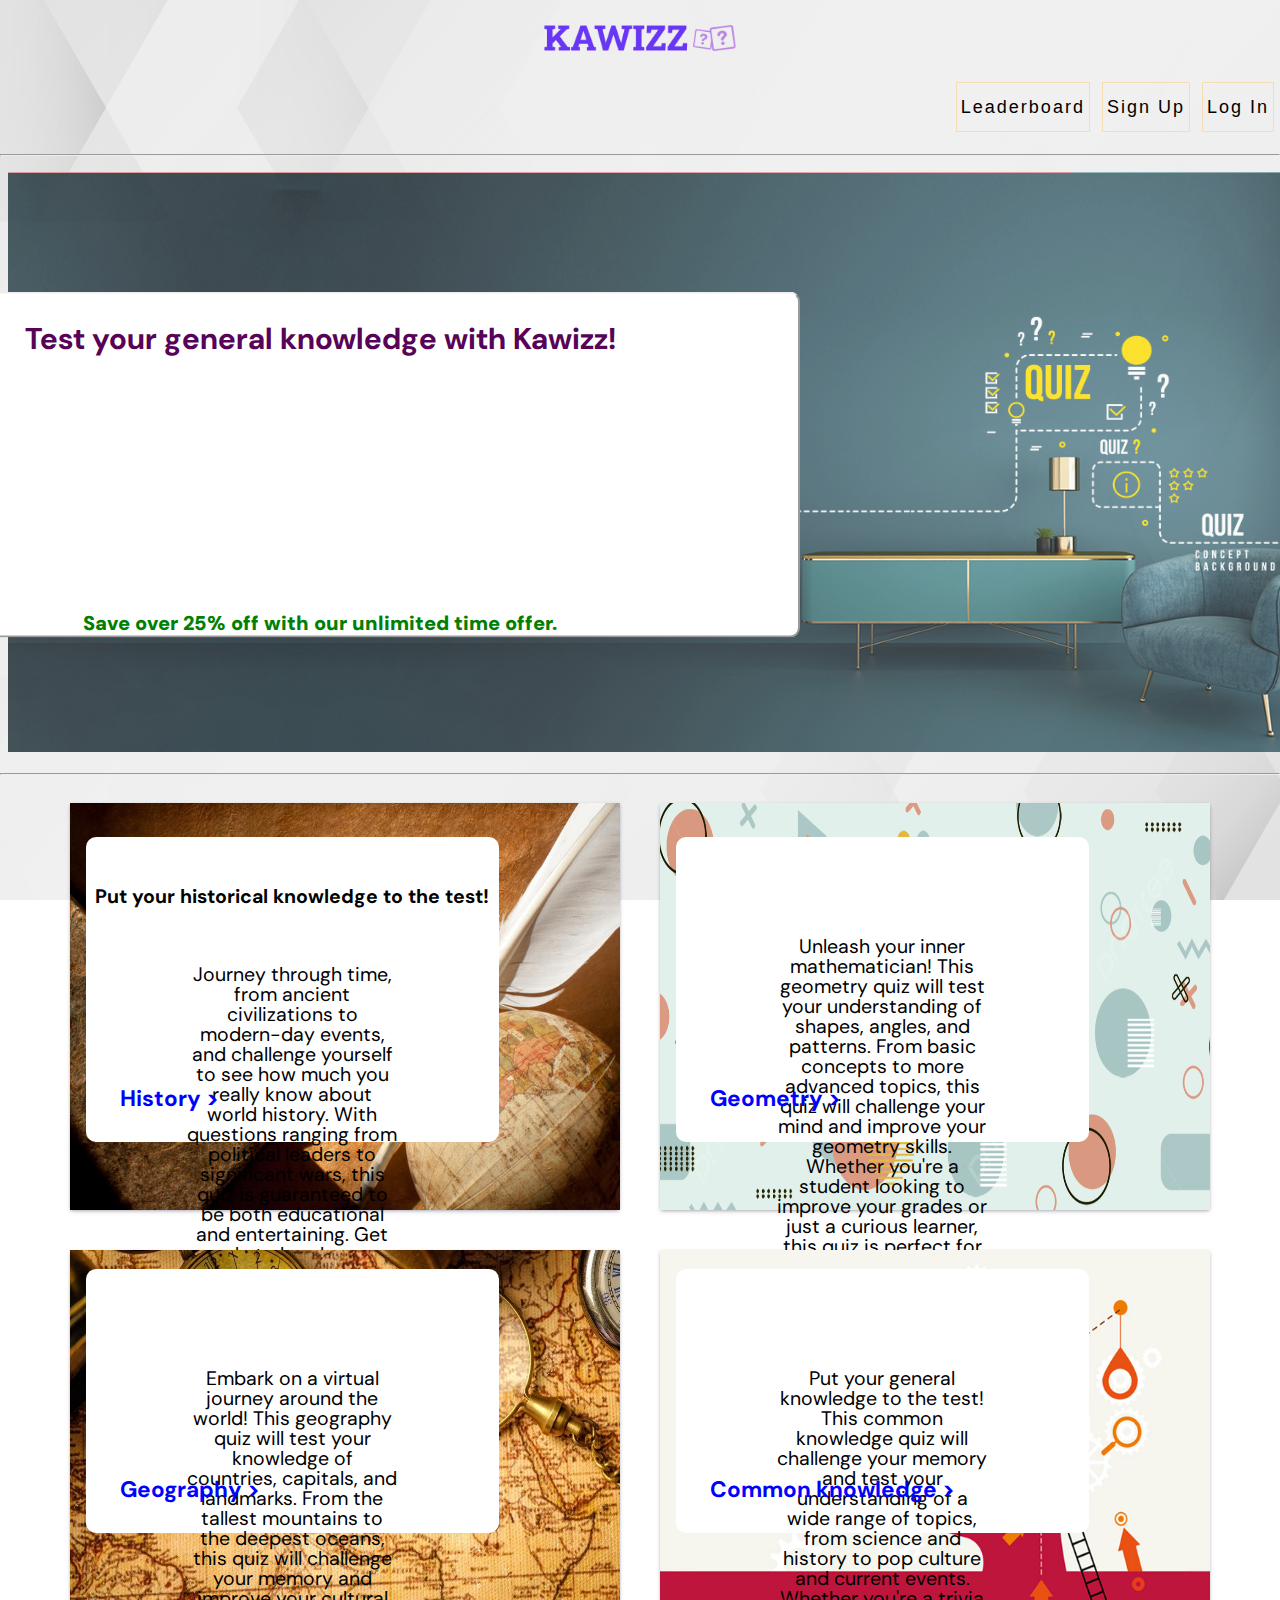
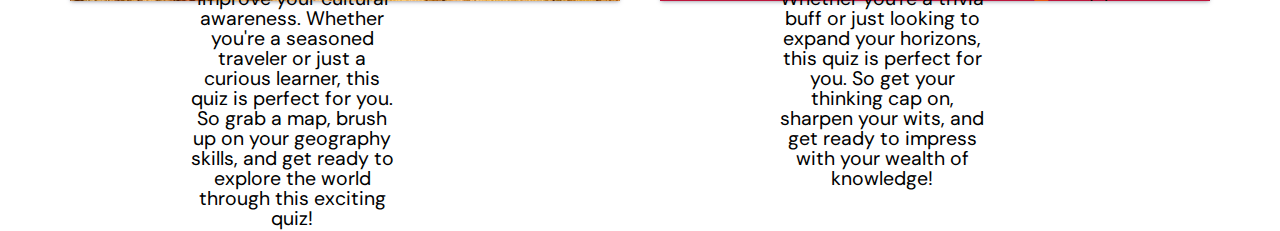
==== index.html @ b3591a79 "responsive progress" ====
<!DOCTYPE html>
<html>

<head>
  <title>Homepage</title>
  <meta name="viewport" content="width=device-width, initial-scale=1.0">
    <link href="Navigation/Men_nav.css" rel="stylesheet" type="text/css" />
    <link href="navigation_bar.css" rel="stylesheet" type="text/css" />
    <link href="style.css" rel="stylesheet" type="text/css" />
    <link href="Quizzes/quiz.css" rel="stylesheet" type="text/css" />
    <link href="Images/Images.css" rel="stylesheet" type="text/css" />
    <link href="https://fonts.googleapis.com/css2?family=DM+Sans&display=swap" rel="stylesheet" type="text/css" />
    <link href="Navigation/Synopsis/popup.css" rel="stylesheet">
    <script src="Navigation/Synopsis/popup.js"></script>
</head> 

<body style="font-family: DM Sans, sans-serif;">

  <a href="index.html"><img class="kawizz_purple" src="Images/kawizz_purple.png"></a>
        <ul class="All_navigation" >
            <a href="Login/login.html" style="color: black;">Log In</a>
            <a href="Signup/signup.html" style="color: black;">Sign Up</a>
            <a href="leaderboard.html" style="color: black;">Leaderboard</a>
       
        </ul>

        <hr>
        
          <div class = "quiz_images">
            <img class = "Information" width="100%" height="580" src="Images/Quiz.jpg">
            <div class = "text_quiz_images">
              <h2>Test your general knowledge with Kawizz!</h2>
              <p style="margin-left: 300px;">Step into the spotlight with Kawizz! This exciting quiz website will put your knowledge to the test with a wide range of fun and engaging topics. From history and science to pop culture and current events, Kawizz has something for everyone. With new quizzes added regularly, you'll never run out of opportunities to challenge yourself and learn something new. So whether you're a trivia buff or just looking to expand your horizons, Kawizz is the perfect platform for you. Get ready to shine with Kawizz!</p>
              <strong><b class="discount">Save over 25% off with our unlimited time offer.</b> </strong>
            </div>
        </div>  
        <hr>

      <div class="marginquiz">
        <div class="flex-container">
          <div class="quiz">
            <div class = "quiz_container">
              <img src="Images/History.jpg" alt ="Avatar" width="100%" height="100%" opacity="0.1"> 
              <div class="text_container">
                <p class="header">Put your historical knowledge to the test!</p>
                <p class="text"> Journey through time, from ancient civilizations to modern-day events, and challenge yourself to see how much you really know about world history. With questions ranging from political leaders to significant wars, this quiz is guaranteed to be both educational and entertaining. Get ready to brush up on your history skills! Are you ready to take the challenge?</p>
                <a class = "history_button" href="Quizzes/History.html"> History ></a>
              </div>
            </div>
          </div>
        
      
          
          <div class="quiz">
            <div class = "quiz_container">
              <img src="Images/Geometry.jpg" alt ="Avatar" width="100%" height="100%" opacity="0.1">
              <div class="text_container">
                <p class="text">Unleash your inner mathematician! This geometry quiz will test your understanding of shapes, angles, and patterns. From basic concepts to more advanced topics, this quiz will challenge your mind and improve your geometry skills. Whether you're a student looking to improve your grades or just a curious learner, this quiz is perfect for you. So grab a calculator, put on your thinking cap, and get ready to shape up your knowledge of geometry!</p>
                <a class = "geometry_button" href="Quizzes/Geometry.html">Geometry > </a>
              </div>
            </div>
          </div>
        </div>
      </div>

      <div class="marginquiz">
      <div class="flex-container">
          <div class="quiz">
            <div class = "quiz_container">
              <img src="Images/Geography.jpg" alt ="Avatar" width="100%" height="100%" opacity="0.1">
              <div class="text_container">
                <p class="text">Embark on a virtual journey around the world! This geography quiz will test your knowledge of countries, capitals, and landmarks. From the tallest mountains to the deepest oceans, this quiz will challenge your memory and improve your cultural awareness. Whether you're a seasoned traveler or just a curious learner, this quiz is perfect for you. So grab a map, brush up on your geography skills, and get ready to explore the world through this exciting quiz!</p>
                <a class = "geography_button" href="Quizzes/Geography.html" >Geography ></a>
              </div>
            </div>  
          </div>
          
            <div class="quiz">
              <div class = "quiz_container">
                <img src="Images/Commonknowledge.jpg" alt ="Avatar" width="100%" height="100%" opacity="0.1"> 
                <div class="text_container">
                  <p class="text">Put your general knowledge to the test! This common knowledge quiz will challenge your memory and test your understanding of a wide range of topics, from science and history to pop culture and current events. Whether you're a trivia buff or just looking to expand your horizons, this quiz is perfect for you. So get your thinking cap on, sharpen your wits, and get ready to impress with your wealth of knowledge!</p>
                  <a class = "ck_button " href="Quizzes/Common_knowledge.html">Common knowledge > </a>
                </div>
            </div>
          </div>
        </div>
      </div>







      <div>
        <lottie-player 
        src="https://assets8.lottiefiles.com/packages/lf20_sjcbakkb.json"
        background="transparent"
        speed="1"
        style="width: 100px; height: 100px"
        loop
        autoplay
        ></lottie-player>
      </div>
      




</body>
</html>
---- Navigation/Men_nav.css ----
.All_navigation {
  overflow: hidden;
  background-color: transparent;
  font-family: Arial;
  border: color 10px white;
  border-radius: 10px;
}


.All_navigation a {
  float: right;
  display: block;
  width: fit-content;
  height: 40px;
  line-height: 40px;
  font-size: 18px;
  font-family: sans-serif;
  text-decoration: none;
  color: #333;
  border: 1px solid wheat;
  letter-spacing: 2px;
  text-align: center;
  position: relative;
  transition: all .35s;
  margin: 6px;
  padding: 4px;
}

.All_navigation a span{
  position: relative;
  z-index: 2;
}

.All_navigation a:after{
  position: absolute;
  content: "";
  top: 0;
  left: 0;
  width: 0;
  height: 100%;
  background: rgb(194, 0, 194);
  transition: all .35s;
}

.All_navigation a:hover{
  color: #fff;
}

.All_navigation a:hover:after{
  width: 100%;
}

.nav_container {
  float: right;
  overflow: hidden;
}


.nav_container .nav_button {
  font-size: 16px;
  border: none;
  outline: none;
  color: black;
  padding: 14px 30px;
  background-color: inherit;
  font-family: inherit; 
  margin: 0; 

}



.quiz-content {
  display: none;
  position:absolute;
  background-color: white;
  background-position: 10px;
  max-width: 120px;
  box-shadow: 0px 8px 16px 0px rgba(0,0,0,0.2);
  z-index: 1;
  border-radius: 0% 0% 10% 10%;
  border-left: 10px black;
}


.quiz-content a {
  float: none;
  color: black;
  padding: 12px 16px;
  text-decoration: none;
  display: block;
  text-align: left;
  background-position: 10px;  
}


.quiz-content a:hover {
  background-color: darkgrey;
}


.nav_container:hover .quiz-content {
  display: block;
}

.kawizz_purple{
  width: 15%;
  height: auto;
  display: block;
  margin-left: auto;
  margin-right: auto; 
  margin-top: 25px;
  margin-bottom: 25px;
}
---- navigation_bar.css ----
.dropbtn {
    background-color:black;
    color: black;
    padding: 16px;
    font-size: 16px;
    border: none;
  }
  
  .dropdown {
    position: absolute; top:8px; left: 8px;;
    display: inline-block;
  }
  
  .dropdown-content {
    display: none;
    position: absolute;
    background-color: #fcaef5;
    min-width: 160px;
    box-shadow: 0px 8px 16px 0px rgba(232, 160, 235, 0.788);
    z-index: 1;
  }
  
  .dropdown-content a {
    color: black;
    padding: 12px 16px;
    text-decoration: none;
    display: block;
  }
  
  .dropdown-content a:hover {background-color: rgb(197, 246, 255);}
  
  .dropdown:hover .dropdown-content {display: block;}
  
  .dropdown:hover .dropbtn {background-color: rgb(186, 225, 248)}
---- style.css ----
@media only screen and (max-width:800px) {
    .main {
      width: 80%;
      padding: 0;
    }
    .right {
      width: 100%;
    }
  }
  @media only screen and (max-width:500px) {
    .menu, .main, .right {
      width: 100%;
    }
  }
---- Quizzes/quiz.css ----
.flex-container {
    display: flex;
    flex-wrap: nowrap;
  }
  
  .flex-container .quiz {
    background-color: white;
    width: 50%;
    margin: 20px;
    text-align: center;
    line-height: 75px;
    font-size: 30px;
    box-shadow: rgba(50, 50, 93, 0.25) 0px 2px 5px -1px, rgba(0, 0, 0, 0.3) 0px 1px 3px -1px; 
  }

.a:focus{
  outline: none;
  text-decoration: none;
}

.overlay {
  position: absolute;
  opacity: 0;
  transition:all .3s ease;
}

.overlayOne{
  height: 100%;
  width:0;
  top:0;
  left:0;
}

.history_button {
  padding-left: 18px;
  padding-right: 18px;
  text-decoration: none;
  border-radius: 7px;
  position: absolute;
  bottom: 8px;
  left: 16px;
  color: blue;
  font-size: 75%;
  font-weight: bold;
  margin-bottom: 25px;
}

.geometry_button {
  padding-left: 18px;
  padding-right: 18px;
  text-decoration: none;
  border-radius: 7px;
  position: absolute;
  bottom: 8px;
  left: 16px;
  color: blue;
  font-size: 75%;
  font-weight: bold;
  margin-bottom: 25px;
}

.geography_button {
  padding-left: 18px;
  padding-right: 18px;
  text-decoration: none;
  border-radius: 7px;
  position: absolute;
  bottom: 8px;
  left: 16px;
  color: blue;
  font-size: 75%;
  font-weight: bold;
  margin-bottom: 25px;
}

.ck_button {
  padding-left: 18px;
  padding-right: 18px;
  text-decoration: none;
  border-radius: 7px;
  position: absolute;
  bottom: 8px;
  left: 16px;
  color: blue;
  font-size: 75%;
  font-weight: bold;
  margin-bottom: 25px;
}

.quiz_container {
  position: relative;
  text-align: center;
  height: 100%;
}

.text_container
{
  background-color:white;
  width: 75%;
  height: 75%;
  margin: 50px;
  margin-left: -0.0025%;
  text-align: center;
  line-height: 20px;
  font-size: 30px;
  position: absolute;
  bottom: 18px;
  left: 16px;
  border-radius: 10px;
}

.text 
{
  font-size:65%;
  margin:100px;
  margin-bottom:60%;
}
.header{
  font-size:65%;
  margin-top: 50px;
  margin-bottom: -10%;
  font-weight: bold;
}
.marginquiz
{
  margin-left: 50px;
  margin-right:50px;
}

.discount{
  color:green;
}
---- Images/Images.css ----
.Information
{
    margin: 8px;
    opacity: 0.8;
}

.quiz_images
{
    position: relative;
    text-align: center;
    color: white;
}

.text_quiz_images{
    position: absolute;
    top: 50%;
    left: 25%;
    transform: translate(-50%, -50%);
    font-size: 20px;
    border: 2px;
    border-style: outset;
    background-color: white;
    border-radius: 10px;
  } 

  .text_quiz_images h2
  {
    color:rgb(87, 3, 87);
  }
  
  body{
    background-image: url(background_quiz.jpg);
    background-size: cover;
    background-attachment: fixed;
    background-position: center;
    background-repeat: no-repeat;
    background-size: cover;

    height: 10px;
    width:auto;
    padding:0;
    margin:0;
}

.Information
{
    margin: 8px;
    opacity: 0.8;
    background-size: contain;
    width: 100%;
}

.quiz_images
{
    position: relative;
    text-align: center;
    color: white;
    width: 100%;
}

.text_quiz_images{
    position: absolute;
    top: 50%;
    left: 25%;
    transform: translate(-50%, -50%);
    font-size: 20px;
  } 

  .text_quiz_images h2
  {
    color:rgb(87, 3, 87);
  }
  
  body{
    background-image: url(background_quiz.jpg);
    background-size: cover;
    background-attachment: fixed;
    background-position: center;
    background-repeat: no-repeat;
    background-size: cover;

    height: 10px;
    width:auto;
    padding:0;
    margin:0;
}
---- Navigation/Synopsis/popup.css ----
/* The Modal (background) */
.modal {
    display: none; /* Hidden by default */
    position: fixed; /* Stay in place */
    z-index: 1; /* Sit on top */
    padding-top: 100px; /* Location of the box */
    left: 0;
    top: 0;
    width: 100%; /* Full width */
    height: 100%; /* Full height */
    overflow: auto; /* Enable scroll if needed */
    background-color: rgb(0,0,0); /* Fallback color */
    background-color: rgba(0,0,0,0.4); /* Black w/ opacity */
  }
  
  /* Modal Content */
  .modal-content {
    background-color: #fefefe;
    margin: auto;
    padding: 20px;
    border: 1px solid #888;
    width: 80%;
  }
  
  /* The Close Button */
  .close {
    color: #aaaaaa;
    float: right;
    font-size: 28px;
    font-weight: bold;
  }
  
  .close:hover,
  .close:focus {
    color: #000;
    text-decoration: none;
    cursor: pointer;
  }
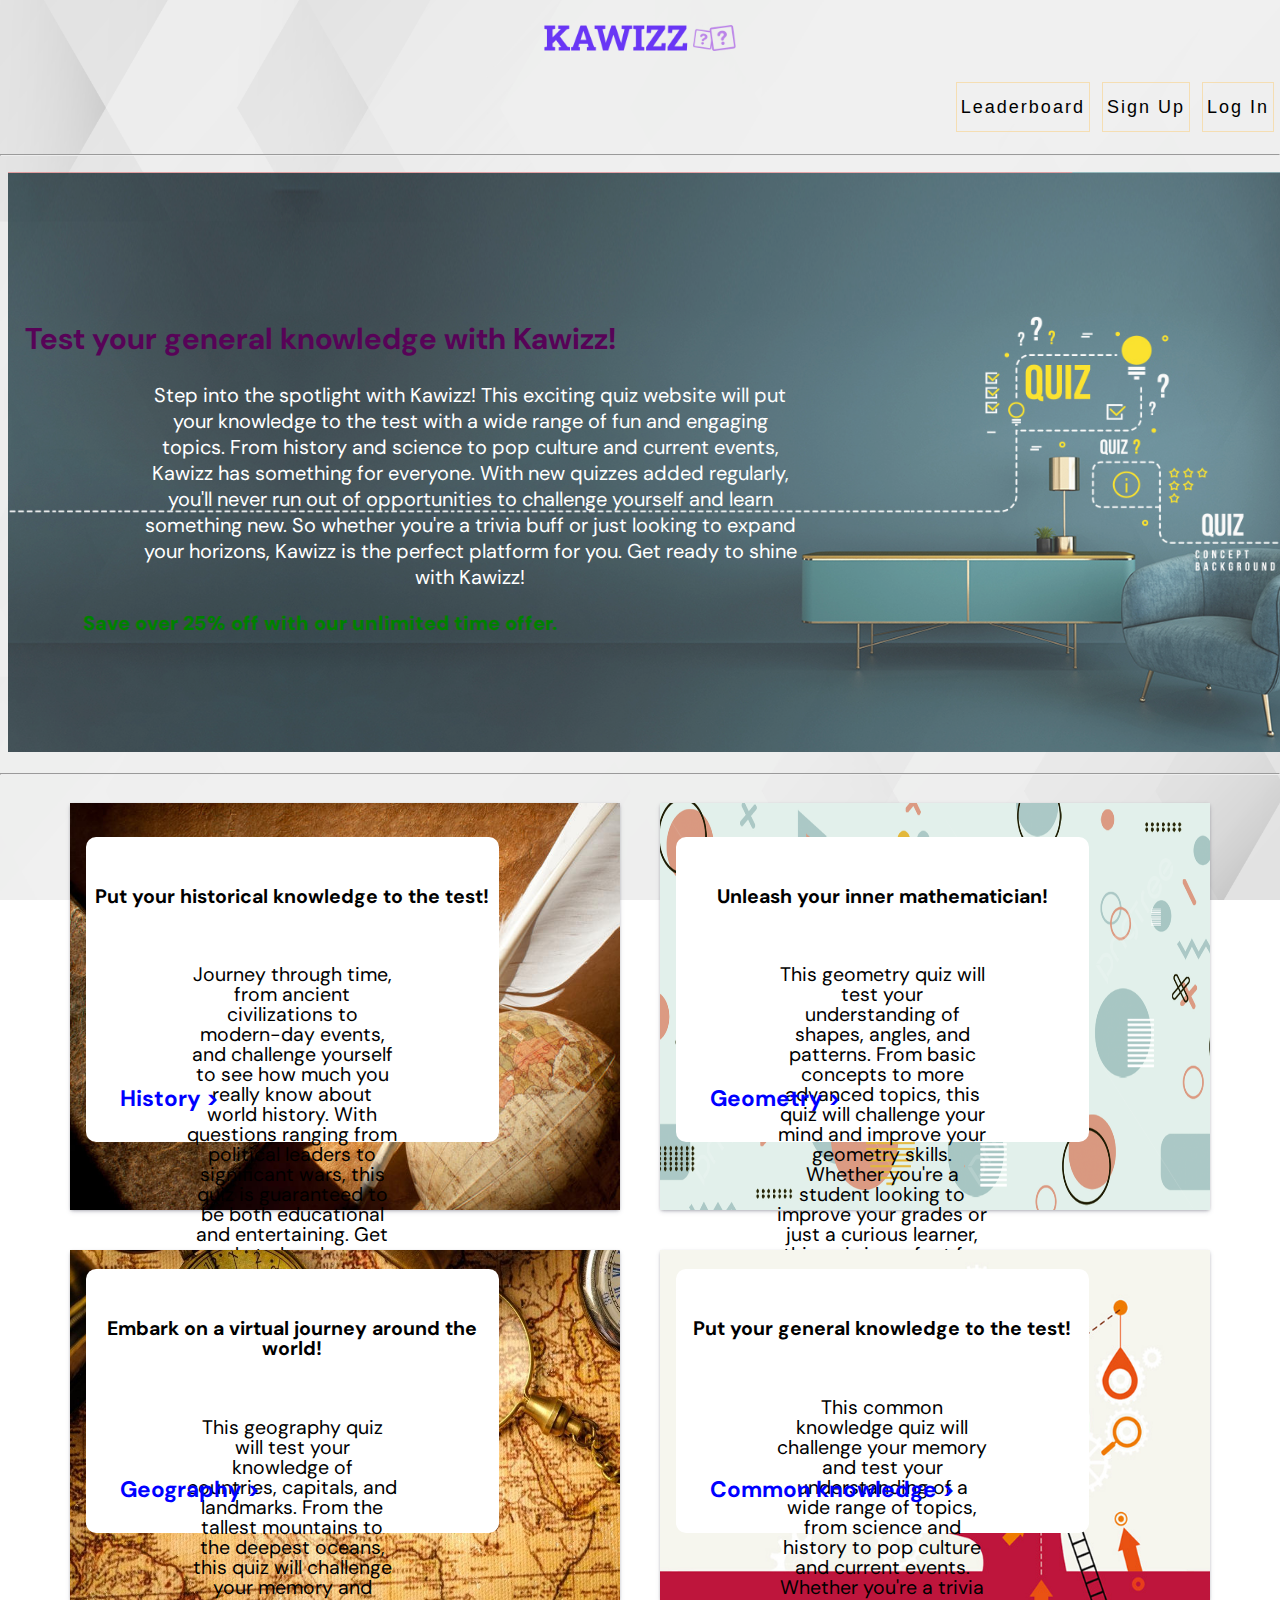
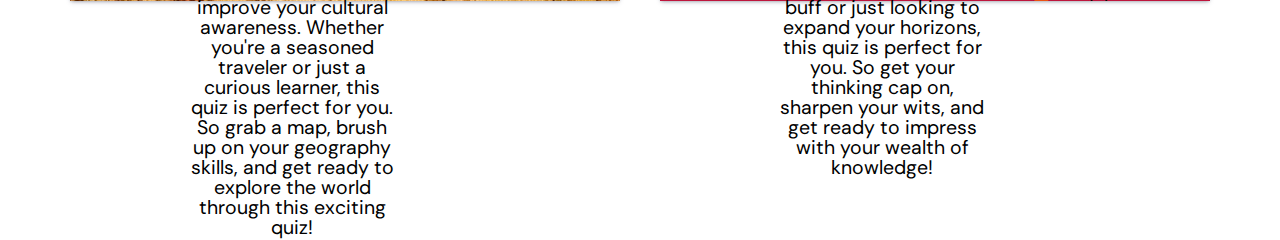
==== commit a74d2978: "progress" ====
--- a/index.html
+++ b/index.html
@@ -18,10 +18,9 @@
 
   <a href="index.html"><img class="kawizz_purple" src="Images/kawizz_purple.png"></a>
         <ul class="All_navigation" >
-            <a href="Login/login.html" style="color: black;">Log In</a>
-            <a href="Signup/signup.html" style="color: black;">Sign Up</a>
-            <a href="leaderboard.html" style="color: black;">Leaderboard</a>
-       
+            <a href="Login/login.html" style="color: black;"><span>Log In</span></a>
+            <a href="Signup/signup.html" style="color: black;"><span>Sign Up</span></a>
+            <a href="leaderboard.html" style="color: black;"><span>Leaderboard</span></a>
         </ul>
 
         <hr>
@@ -55,7 +54,8 @@
             <div class = "quiz_container">
               <img src="Images/Geometry.jpg" alt ="Avatar" width="100%" height="100%" opacity="0.1">
               <div class="text_container">
-                <p class="text">Unleash your inner mathematician! This geometry quiz will test your understanding of shapes, angles, and patterns. From basic concepts to more advanced topics, this quiz will challenge your mind and improve your geometry skills. Whether you're a student looking to improve your grades or just a curious learner, this quiz is perfect for you. So grab a calculator, put on your thinking cap, and get ready to shape up your knowledge of geometry!</p>
+                <p class="header">Unleash your inner mathematician!</p>
+                <p class="text">This geometry quiz will test your understanding of shapes, angles, and patterns. From basic concepts to more advanced topics, this quiz will challenge your mind and improve your geometry skills. Whether you're a student looking to improve your grades or just a curious learner, this quiz is perfect for you. So grab a calculator, put on your thinking cap, and get ready to shape up your knowledge of geometry!</p>
                 <a class = "geometry_button" href="Quizzes/Geometry.html">Geometry > </a>
               </div>
             </div>
@@ -69,7 +69,8 @@
             <div class = "quiz_container">
               <img src="Images/Geography.jpg" alt ="Avatar" width="100%" height="100%" opacity="0.1">
               <div class="text_container">
-                <p class="text">Embark on a virtual journey around the world! This geography quiz will test your knowledge of countries, capitals, and landmarks. From the tallest mountains to the deepest oceans, this quiz will challenge your memory and improve your cultural awareness. Whether you're a seasoned traveler or just a curious learner, this quiz is perfect for you. So grab a map, brush up on your geography skills, and get ready to explore the world through this exciting quiz!</p>
+                <p class="header">Embark on a virtual journey around the world!</p>
+                <p class="text"> This geography quiz will test your knowledge of countries, capitals, and landmarks. From the tallest mountains to the deepest oceans, this quiz will challenge your memory and improve your cultural awareness. Whether you're a seasoned traveler or just a curious learner, this quiz is perfect for you. So grab a map, brush up on your geography skills, and get ready to explore the world through this exciting quiz!</p>
                 <a class = "geography_button" href="Quizzes/Geography.html" >Geography ></a>
               </div>
             </div>  
@@ -79,7 +80,8 @@
               <div class = "quiz_container">
                 <img src="Images/Commonknowledge.jpg" alt ="Avatar" width="100%" height="100%" opacity="0.1"> 
                 <div class="text_container">
-                  <p class="text">Put your general knowledge to the test! This common knowledge quiz will challenge your memory and test your understanding of a wide range of topics, from science and history to pop culture and current events. Whether you're a trivia buff or just looking to expand your horizons, this quiz is perfect for you. So get your thinking cap on, sharpen your wits, and get ready to impress with your wealth of knowledge!</p>
+                  <p class="header">Put your general knowledge to the test!</p>
+                  <p class="text">This common knowledge quiz will challenge your memory and test your understanding of a wide range of topics, from science and history to pop culture and current events. Whether you're a trivia buff or just looking to expand your horizons, this quiz is perfect for you. So get your thinking cap on, sharpen your wits, and get ready to impress with your wealth of knowledge!</p>
                   <a class = "ck_button " href="Quizzes/Common_knowledge.html">Common knowledge > </a>
                 </div>
             </div>
--- a/Images/Images.css
+++ b/Images/Images.css
@@ -17,10 +17,6 @@
     left: 25%;
     transform: translate(-50%, -50%);
     font-size: 20px;
-    border: 2px;
-    border-style: outset;
-    background-color: white;
-    border-radius: 10px;
   } 
 
   .text_quiz_images h2
